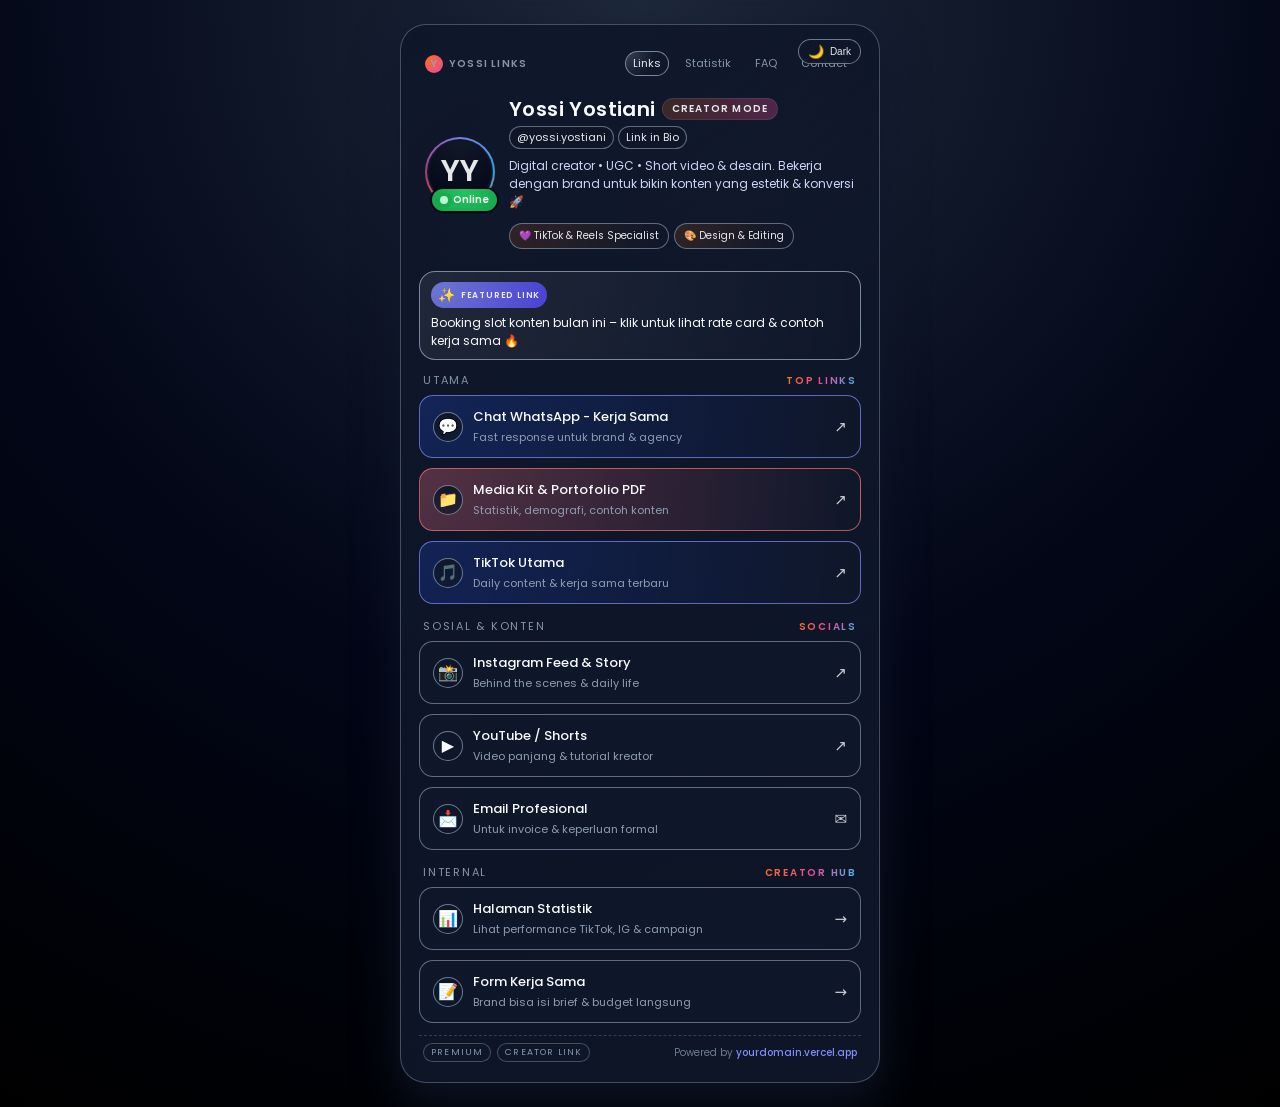
==== linktree/index.html @ 05dae4d3 "Add files via upload" ====
<!DOCTYPE html>
<html lang="id">
<head>
  <meta charset="UTF-8" />
  <title>Yossi Links | Premium Link in Bio</title>
  <meta name="viewport" content="width=device-width, initial-scale=1" />
  <meta name="description" content="Linktree premium dengan desain modern untuk menampilkan semua link penting kamu dalam satu halaman." />

  <link rel="preconnect" href="https://fonts.googleapis.com">
  <link rel="preconnect" href="https://fonts.gstatic.com" crossorigin>
  <link href="https://fonts.googleapis.com/css2?family=Poppins:wght@300;400;500;600;700&display=swap" rel="stylesheet">

  <link rel="stylesheet" href="./styles.css" />
</head>
<body data-page="home">
  <div class="bg-orbit"></div>

  <main class="card-wrapper">
    <section class="card">
      <div class="site-nav">
        <div class="logo">
          <span class="logo-mark">Y</span>
          <span>YOSSI LINKS</span>
        </div>
        <div class="nav-links">
  <a href="index.html" class="active">Links</a>
  <a href="stats.html">Statistik</a>
  <a href="faq.html">FAQ</a>
  <a href="contact.html">Contact</a>
</div>
      </div>

      <button class="mode-toggle" id="modeToggle" aria-label="Toggle dark/light mode">
        <span class="icon">🌙</span>
        <span class="label">Dark</span>
      </button>

      <header class="card-header">
        <div class="avatar-wrapper">
          <div class="avatar-inner">
            <!-- Ganti dengan inisial atau img -->
            <span>YY</span>
          </div>
          <div class="status-badge">
            <span class="status-dot"></span>
            <span>Online</span>
          </div>
        </div>

        <div class="header-texts">
          <div class="name">
            <span>Yossi Yostiani</span>
            <span class="highlight-pill">Creator Mode</span>
          </div>
          <div class="handle">
            <span>@yossi.yostiani</span>
            <span>Link in Bio</span>
          </div>
          <p class="bio">
            Digital creator • UGC • Short video & desain.  
            Bekerja dengan brand untuk bikin konten yang estetik & konversi 🚀
          </p>
          <div class="chip-row">
            <span class="chip">💜 TikTok & Reels Specialist</span>
            <span class="chip">🎨 Design & Editing</span>
          </div>
        </div>
      </header>

      <div class="highlight-card">
        <div class="highlight-text">
          <div class="pill-badge">
            <span class="spark">✨</span>
            <small>Featured Link</small>
          </div>
          <div style="margin-top:6px;font-size:12px;">
            Booking slot konten bulan ini – klik untuk lihat rate card & contoh kerja sama 🔥
          </div>
        </div>
      </div>

      <div class="link-section-title">
        <span>Utama</span>
        <span class="accent">Top Links</span>
      </div>

      <ul class="link-list">
        <li class="link-item">
          <a href="https://wa.me/6281234567890" target="_blank" rel="noopener noreferrer">
            <div class="link-main">
              <div class="link-icon">💬</div>
              <div class="link-texts">
                <div class="link-title">Chat WhatsApp - Kerja Sama</div>
                <div class="link-subtitle">Fast response untuk brand & agency</div>
              </div>
            </div>
            <div class="chevron">↗</div>
          </a>
        </li>

        <li class="link-item secondary">
          <a href="https://drive.google.com" target="_blank" rel="noopener noreferrer">
            <div class="link-main">
              <div class="link-icon">📁</div>
              <div class="link-texts">
                <div class="link-title">Media Kit & Portofolio PDF</div>
                <div class="link-subtitle">Statistik, demografi, contoh konten</div>
              </div>
            </div>
            <div class="chevron">↗</div>
          </a>
        </li>

        <li class="link-item">
          <a href="https://www.tiktok.com" target="_blank" rel="noopener noreferrer">
            <div class="link-main">
              <div class="link-icon">🎵</div>
              <div class="link-texts">
                <div class="link-title">TikTok Utama</div>
                <div class="link-subtitle">Daily content & kerja sama terbaru</div>
              </div>
            </div>
            <div class="chevron">↗</div>
          </a>
        </li>
      </ul>

      <div class="link-section-title" style="margin-top:14px;">
        <span>Sosial & Konten</span>
        <span class="accent">Socials</span>
      </div>

      <ul class="link-list">
        <li class="link-item outline">
          <a href="https://www.instagram.com" target="_blank" rel="noopener noreferrer">
            <div class="link-main">
              <div class="link-icon">📸</div>
              <div class="link-texts">
                <div class="link-title">Instagram Feed & Story</div>
                <div class="link-subtitle">Behind the scenes & daily life</div>
              </div>
            </div>
            <div class="chevron">↗</div>
          </a>
        </li>

        <li class="link-item outline">
          <a href="https://www.youtube.com" target="_blank" rel="noopener noreferrer">
            <div class="link-main">
              <div class="link-icon">▶️</div>
              <div class="link-texts">
                <div class="link-title">YouTube / Shorts</div>
                <div class="link-subtitle">Video panjang & tutorial kreator</div>
              </div>
            </div>
            <div class="chevron">↗</div>
          </a>
        </li>

        <li class="link-item outline">
          <a href="mailto:hello@yourmail.com" target="_blank" rel="noopener noreferrer">
            <div class="link-main">
              <div class="link-icon">📩</div>
              <div class="link-texts">
                <div class="link-title">Email Profesional</div>
                <div class="link-subtitle">Untuk invoice & keperluan formal</div>
              </div>
            </div>
            <div class="chevron">✉</div>
          </a>
        </li>
      </ul>

      <div class="link-section-title" style="margin-top:14px;">
        <span>Internal</span>
        <span class="accent">Creator Hub</span>
      </div>

      <ul class="link-list">
        <li class="link-item outline">
          <a href="stats.html">
            <div class="link-main">
              <div class="link-icon">📊</div>
              <div class="link-texts">
                <div class="link-title">Halaman Statistik</div>
                <div class="link-subtitle">Lihat performance TikTok, IG & campaign</div>
              </div>
            </div>
            <div class="chevron">→</div>
          </a>
        </li>
        <li class="link-item outline">
          <a href="contact.html">
            <div class="link-main">
              <div class="link-icon">📝</div>
              <div class="link-texts">
                <div class="link-title">Form Kerja Sama</div>
                <div class="link-subtitle">Brand bisa isi brief & budget langsung</div>
              </div>
            </div>
            <div class="chevron">→</div>
          </a>
        </li>
      </ul>

      <footer class="footer">
        <div class="footer-badges">
          <span class="footer-tag">Premium</span>
          <span class="footer-tag">Creator Link</span>
        </div>
        <div>
          <span style="opacity:0.8;">Powered by</span>
          <a href="#" target="_blank" rel="noopener noreferrer">yourdomain.vercel.app</a>
        </div>
      </footer>
    </section>
  </main>

  <script src="./main.js"></script>
</body>
</html>
---- linktree/styles.css ----
:root {
  --bg1: #0f172a;
  --bg2: #020617;
  --accent1: #f97316;
  --accent2: #6366f1;
  --accent3: #ec4899;
  --text-main: #f9fafb;
  --text-soft: #cbd5f5;
  --card-bg: rgba(15, 23, 42, 0.72);
  --border-soft: rgba(148, 163, 184, 0.35);
  --shadow-soft: 0 18px 45px rgba(15, 23, 42, 0.9);
  --radius-xl: 22px;
  --transition-fast: 0.2s ease-out;
}

* {
  box-sizing: border-box;
}

html, body {
  margin: 0;
  padding: 0;
  min-height: 100%;
  font-family: "Poppins", system-ui, -apple-system, BlinkMacSystemFont, sans-serif;
  background: radial-gradient(circle at top, #1e293b 0, #020617 55%, #000 100%);
  color: var(--text-main);
}

body {
  display: flex;
  align-items: center;
  justify-content: center;
  padding: 24px 12px;
}

.bg-orbit {
  position: fixed;
  inset: 0;
  overflow: hidden;
  pointer-events: none;
  z-index: -1;
}

.bg-orbit::before,
.bg-orbit::after {
  content: "";
  position: absolute;
  width: 480px;
  height: 480px;
  border-radius: 999px;
  filter: blur(70px);
  opacity: 0.6;
  transform: translate3d(0,0,0);
}

.bg-orbit::before {
  background: radial-gradient(circle at center, rgba(99, 102, 241, 0.95), transparent 60%);
  top: -120px;
  left: -60px;
}

.bg-orbit::after {
  background: radial-gradient(circle at center, rgba(236, 72, 153, 0.95), transparent 60%);
  bottom: -120px;
  right: -40px;
}

.card-wrapper {
  width: 100%;
  max-width: 480px;
  position: relative;
  animation: floatIn 0.7s ease-out forwards;
  opacity: 0;
  transform: translateY(24px) scale(0.98);
}

@keyframes floatIn {
  to {
    opacity: 1;
    transform: translateY(0) scale(1);
  }
}

.card {
  position: relative;
  padding: 22px 18px 20px;
  border-radius: calc(var(--radius-xl) + 4px);
  background: linear-gradient(
      145deg,
      rgba(15, 23, 42, 0.96),
      rgba(15, 23, 42, 0.86),
      rgba(15, 23, 42, 0.92)
  );
  box-shadow: var(--shadow-soft);
  border: 1px solid rgba(148, 163, 184, 0.4);
  backdrop-filter: blur(24px);
  overflow: hidden;
}

.card::before {
  content: "";
  position: absolute;
  inset: -1px;
  border-radius: inherit;
  padding: 1px;
  background: linear-gradient(135deg, rgba(248, 250, 252, 0.12), rgba(129, 140, 248, 0.4), rgba(248, 250, 252, 0.08));
  -webkit-mask:
    linear-gradient(#000 0 0) content-box,
    linear-gradient(#000 0 0);
  -webkit-mask-composite: xor;
          mask-composite: exclude;
  opacity: 0.7;
  pointer-events: none;
}

.site-nav {
  display: flex;
  align-items: center;
  justify-content: space-between;
  padding: 4px 6px 10px;
  font-size: 11px;
  color: rgba(148, 163, 184, 0.9);
}

.site-nav .logo {
  display: inline-flex;
  align-items: center;
  gap: 6px;
  font-weight: 600;
  letter-spacing: 0.12em;
  text-transform: uppercase;
  font-size: 10px;
}

.site-nav .logo-mark {
  width: 18px;
  height: 18px;
  border-radius: 999px;
  background: radial-gradient(circle at top left, #f97316, #ec4899);
  display: inline-flex;
  align-items: center;
  justify-content: center;
  font-size: 11px;
}

.site-nav .nav-links {
  display: flex;
  gap: 8px;
}

.site-nav a {
  color: rgba(148, 163, 184, 0.9);
  text-decoration: none;
  padding: 3px 7px;
  border-radius: 999px;
  border: 1px solid transparent;
}

.site-nav a.active {
  border-color: rgba(148, 163, 184, 0.8);
  background: radial-gradient(circle at top left, rgba(148, 163, 184, 0.3), transparent 60%);
  color: #e5e7eb;
}

.card-header {
  display: flex;
  align-items: center;
  gap: 14px;
  padding: 8px 6px 14px;
}

.avatar-wrapper {
  position: relative;
  width: 70px;
  height: 70px;
  border-radius: 999px;
  padding: 2px;
  background: conic-gradient(
    from 180deg,
    rgba(249, 115, 22, 0.95),
    rgba(236, 72, 153, 0.7),
    rgba(129, 140, 248, 0.9),
    rgba(56, 189, 248, 0.85),
    rgba(249, 115, 22, 0.95)
  );
}

.avatar-inner {
  width: 100%;
  height: 100%;
  border-radius: inherit;
  background: radial-gradient(circle at top, #111827, #020617);
  display: flex;
  align-items: center;
  justify-content: center;
  font-size: 30px;
  font-weight: 600;
  color: #e5e7eb;
  border: 2px solid rgba(15, 23, 42, 0.95);
  overflow: hidden;
}

.status-badge {
  position: absolute;
  bottom: -4px;
  right: -2px;
  padding: 3px 8px;
  border-radius: 999px;
  background: radial-gradient(circle at top, #22c55e, #16a34a);
  color: #f9fafb;
  font-size: 10px;
  font-weight: 600;
  display: inline-flex;
  align-items: center;
  gap: 5px;
  box-shadow: 0 0 0 2px #020617;
}

.status-dot {
  width: 8px;
  height: 8px;
  border-radius: 999px;
  background: #bbf7d0;
  box-shadow: 0 0 0 4px rgba(22, 163, 74, 0.5);
}

.header-texts {
  flex: 1;
  min-width: 0;
}

.name {
  font-size: 20px;
  font-weight: 600;
  letter-spacing: 0.02em;
  display: flex;
  align-items: center;
  gap: 6px;
}

.name span.highlight-pill {
  padding: 2px 9px;
  border-radius: 999px;
  font-size: 10px;
  font-weight: 600;
  text-transform: uppercase;
  letter-spacing: 0.11em;
  background: linear-gradient(120deg, rgba(249, 115, 22, 0.18), rgba(236, 72, 153, 0.3));
  border: 1px solid rgba(248, 250, 252, 0.08);
  color: #e5e7eb;
}

.handle {
  font-size: 13px;
  color: var(--text-soft);
  margin-top: 2px;
  display: flex;
  align-items: center;
  gap: 4px;
  flex-wrap: wrap;
}

.handle span {
  font-size: 11px;
  padding: 2px 7px;
  border-radius: 999px;
  background: rgba(15, 23, 42, 0.9);
  border: 1px solid rgba(148, 163, 184, 0.6);
  color: #e5e7eb;
}

.bio {
  font-size: 12px;
  color: var(--text-soft);
  margin-top: 8px;
  line-height: 1.5;
}

.chip-row {
  display: flex;
  flex-wrap: wrap;
  gap: 5px;
  margin-top: 10px;
}

.chip {
  font-size: 10px;
  padding: 4px 9px;
  border-radius: 999px;
  border: 1px solid rgba(148, 163, 184, 0.6);
  color: #e5e7eb;
  background: radial-gradient(circle at top left, rgba(249, 115, 22, 0.14), rgba(15, 23, 42, 0.9));
}

.highlight-card {
  margin-top: 8px;
  padding: 10px 11px;
  border-radius: 16px;
  background: radial-gradient(circle at top left, rgba(248, 250, 252, 0.08), rgba(15, 23, 42, 0.95));
  border: 1px solid rgba(148, 163, 184, 0.8);
  display: flex;
  align-items: center;
  justify-content: space-between;
  gap: 10px;
}

.highlight-text {
  font-size: 12px;
  line-height: 1.45;
}

.pill-badge {
  display: inline-flex;
  align-items: center;
  gap: 5px;
  padding: 3px 7px;
  border-radius: 999px;
  background: radial-gradient(circle at top left, rgba(129, 140, 248, 0.8), rgba(79, 70, 229, 0.9));
  font-size: 10px;
  font-weight: 600;
  text-transform: uppercase;
  letter-spacing: 0.08em;
}

.pill-badge small {
  opacity: 0.9;
}

.spark {
  font-size: 14px;
}

.link-section-title {
  margin: 12px 4px 6px;
  font-size: 11px;
  text-transform: uppercase;
  letter-spacing: 0.16em;
  color: rgba(148, 163, 184, 0.9);
  display: flex;
  justify-content: space-between;
  align-items: center;
}

.link-section-title span.accent {
  background: linear-gradient(120deg, #f97316, #ec4899, #38bdf8);
  -webkit-background-clip: text;
  background-clip: text;
  color: transparent;
  font-weight: 600;
  font-size: 10px;
}

.link-list {
  list-style: none;
  margin: 0;
  padding: 0;
  display: flex;
  flex-direction: column;
  gap: 10px;
}

.link-item a {
  position: relative;
  display: flex;
  align-items: center;
  justify-content: space-between;
  gap: 10px;
  padding: 11px 13px;
  border-radius: 14px;
  background: radial-gradient(circle at top left, rgba(30, 64, 175, 0.34), rgba(15, 23, 42, 0.9));
  border: 1px solid rgba(129, 140, 248, 0.7);
  text-decoration: none;
  color: var(--text-main);
  font-size: 13px;
  transition: transform var(--transition-fast), box-shadow var(--transition-fast), background 0.25s ease-out, border-color 0.2s ease-out;
  overflow: hidden;
}

.link-item a::before {
  content: "";
  position: absolute;
  inset: -1px;
  background: radial-gradient(circle at top left, rgba(248, 250, 252, 0.16), transparent 55%);
  opacity: 0;
  transition: opacity 0.25s ease-out;
}

.link-main {
  display: flex;
  align-items: center;
  gap: 10px;
  min-width: 0;
}

.link-icon {
  width: 30px;
  height: 30px;
  border-radius: 999px;
  display: inline-flex;
  align-items: center;
  justify-content: center;
  font-size: 16px;
  text-align: center;
  background: radial-gradient(circle at top, rgba(15, 23, 42, 1), rgba(15, 23, 42, 0.6));
  border: 1px solid rgba(148, 163, 184, 0.7);
}

.link-texts {
  display: flex;
  flex-direction: column;
  gap: 2px;
  min-width: 0;
}

.link-title {
  font-size: 13px;
  font-weight: 500;
  white-space: nowrap;
  overflow: hidden;
  text-overflow: ellipsis;
}

.link-subtitle {
  font-size: 11px;
  color: rgba(148, 163, 184, 0.95);
  white-space: nowrap;
  overflow: hidden;
  text-overflow: ellipsis;
}

.chevron {
  font-size: 15px;
  opacity: 0.8;
  transform: translateX(0);
  transition: transform var(--transition-fast), opacity var(--transition-fast);
}

.link-item a:hover {
  transform: translateY(-2px);
  box-shadow: 0 15px 30px rgba(15, 23, 42, 0.9);
  background: radial-gradient(circle at top left, rgba(248, 250, 252, 0.15), rgba(15, 23, 42, 0.92));
  border-color: rgba(196, 181, 253, 0.9);
}

.link-item a:hover::before {
  opacity: 1;
}

.link-item a:hover .chevron {
  transform: translateX(3px);
  opacity: 1;
}

.link-item.secondary a {
  background: radial-gradient(circle at top left, rgba(251, 113, 133, 0.3), rgba(15, 23, 42, 0.9));
  border-color: rgba(248, 113, 113, 0.7);
}

.link-item.outline a {
  background: radial-gradient(circle at top left, rgba(15, 23, 42, 0.98), rgba(15, 23, 42, 0.96));
  border-color: rgba(148, 163, 184, 0.6);
}

.footer {
  margin-top: 12px;
  padding: 7px 4px 0;
  border-top: 1px dashed rgba(51, 65, 85, 0.95);
  display: flex;
  justify-content: space-between;
  align-items: center;
  font-size: 10px;
  color: rgba(148, 163, 184, 0.9);
}

.footer a {
  color: rgba(129, 140, 248, 1);
  text-decoration: none;
  font-weight: 500;
}

.footer-badges {
  display: flex;
  gap: 6px;
  align-items: center;
}

.footer-tag {
  padding: 2px 7px;
  border-radius: 999px;
  border: 1px solid rgba(75, 85, 99, 0.9);
  background: rgba(15, 23, 42, 0.96);
  font-size: 9px;
  text-transform: uppercase;
  letter-spacing: 0.13em;
}

.mode-toggle {
  position: absolute;
  top: 14px;
  right: 18px;
  padding: 4px 9px;
  font-size: 10px;
  border-radius: 999px;
  border: 1px solid rgba(148, 163, 184, 0.7);
  background: radial-gradient(circle at top left, rgba(15, 23, 42, 0.96), rgba(15, 23, 42, 0.9));
  color: #e5e7eb;
  display: inline-flex;
  align-items: center;
  gap: 6px;
  cursor: pointer;
}

.mode-toggle span.icon {
  font-size: 13px;
}

.stats-grid {
  margin-top: 14px;
  display: grid;
  grid-template-columns: repeat(3, minmax(0, 1fr));
  gap: 8px;
}

.stat-card {
  padding: 7px 8px;
  border-radius: 12px;
  border: 1px solid rgba(148, 163, 184, 0.7);
  background: radial-gradient(circle at top left, rgba(15, 23, 42, 0.96), rgba(15, 23, 42, 0.9));
  font-size: 10px;
}

.stat-label {
  color: rgba(148, 163, 184, 0.9);
  font-size: 9px;
}

.stat-value {
  font-size: 13px;
  font-weight: 600;
  margin-top: 3px;
}

.stat-pill {
  margin-top: 4px;
  display: inline-flex;
  align-items: center;
  gap: 3px;
  padding: 2px 6px;
  border-radius: 999px;
  background: rgba(22, 163, 74, 0.16);
  color: #bbf7d0;
  font-size: 9px;
}

.stat-pill.negative {
  background: rgba(239, 68, 68, 0.16);
  color: #fecaca;
}

.stat-dot {
  width: 6px;
  height: 6px;
  border-radius: 999px;
  background: currentColor;
}

.stat-chart {
  margin-top: 12px;
  padding: 10px 11px;
  border-radius: 14px;
  border: 1px dashed rgba(75, 85, 99, 0.95);
  background: radial-gradient(circle at top left, rgba(15, 23, 42, 0.98), rgba(15, 23, 42, 0.96));
  font-size: 11px;
}

.chart-bars {
  margin-top: 8px;
  display: flex;
  align-items: flex-end;
  gap: 6px;
  height: 70px;
}

.chart-bar {
  flex: 1;
  border-radius: 999px 999px 4px 4px;
  background: linear-gradient(180deg, rgba(56, 189, 248, 0.9), rgba(37, 99, 235, 0.9));
  position: relative;
  overflow: hidden;
}

.chart-bar span {
  position: absolute;
  bottom: 4px;
  left: 0;
  right: 0;
  text-align: center;
  font-size: 9px;
}

.chart-legend {
  margin-top: 6px;
  display: flex;
  justify-content: space-between;
  font-size: 9px;
  color: rgba(148, 163, 184, 0.9);
}

.contact-body {
  margin-top: 10px;
}

.contact-intro {
  font-size: 12px;
  color: var(--text-soft);
  line-height: 1.5;
}

.contact-form {
  margin-top: 10px;
  display: flex;
  flex-direction: column;
  gap: 8px;
}

.form-row {
  display: flex;
  gap: 8px;
}

.form-group {
  flex: 1;
  display: flex;
  flex-direction: column;
  gap: 4px;
  font-size: 11px;
}

.form-group label {
  color: rgba(148, 163, 184, 0.95);
}

.form-group input,
.form-group select,
.form-group textarea {
  border-radius: 10px;
  border: 1px solid rgba(148, 163, 184, 0.7);
  background: rgba(15, 23, 42, 0.9);
  color: #e5e7eb;
  font-family: inherit;
  font-size: 12px;
  padding: 7px 9px;
  outline: none;
}

.form-group textarea {
  resize: vertical;
  min-height: 70px;
}

.form-group input:focus,
.form-group select:focus,
.form-group textarea:focus {
  border-color: rgba(129, 140, 248, 0.9);
  box-shadow: 0 0 0 1px rgba(129, 140, 248, 0.6);
}

.form-hint {
  font-size: 10px;
  color: rgba(148, 163, 184, 0.9);
}

.button-primary {
  margin-top: 4px;
  border: none;
  border-radius: 999px;
  padding: 9px 12px;
  font-size: 13px;
  font-weight: 500;
  cursor: pointer;
  display: inline-flex;
  align-items: center;
  gap: 8px;
  background: linear-gradient(120deg, #f97316, #ec4899, #6366f1);
  color: #f9fafb;
  justify-content: center;
  width: 100%;
}

.button-primary span.icon {
  font-size: 14px;
}

.form-note {
  margin-top: 6px;
  font-size: 10px;
  color: rgba(148, 163, 184, 0.9);
}

body.light {
  background: radial-gradient(circle at top, #e0f2fe 0, #fdf2ff 55%, #fefce8 100%);
  color: #020617;
}

body.light .card {
  background: linear-gradient(145deg, rgba(248, 250, 252, 0.98), rgba(241, 245, 249, 0.96));
  border-color: rgba(148, 163, 184, 0.65);
  box-shadow: 0 18px 40px rgba(148, 163, 184, 0.6);
}

body.light .card::before {
  background: linear-gradient(135deg, rgba(148, 163, 184, 0.6), rgba(129, 140, 248, 0.7), rgba(226, 232, 240, 0.9));
  opacity: 0.4;
}

body.light .avatar-inner {
  background: radial-gradient(circle at top, #f3f4f6, #e5e7eb);
  border-color: #e5e7eb;
  color: #111827;
}

body.light .status-badge {
  box-shadow: 0 0 0 2px #f9fafb;
}

body.light .chip {
  background: radial-gradient(circle at top left, rgba(248, 250, 252, 0.95), rgba(219, 234, 254, 0.9));
  color: #1f2937;
}

body.light .link-item a {
  background: radial-gradient(circle at top left, rgba(224, 231, 255, 0.9), rgba(226, 232, 240, 0.98));
  border-color: rgba(129, 140, 248, 0.9);
  color: #020617;
}

body.light .link-item.secondary a {
  background: radial-gradient(circle at top left, rgba(254, 202, 202, 0.96), rgba(252, 231, 243, 0.98));
  border-color: rgba(248, 113, 113, 0.9);
}

body.light .link-item.outline a {
  background: radial-gradient(circle at top left, rgba(248, 250, 252, 0.98), rgba(241, 245, 249, 1));
  border-color: rgba(148, 163, 184, 0.9);
}

body.light .footer {
  border-top-color: rgba(209, 213, 219, 0.9);
  color: #4b5563;
}

body.light .footer-tag {
  background: #f9fafb;
  border-color: #d1d5db;
}

body.light .mode-toggle {
  background: radial-gradient(circle at top left, rgba(248, 250, 252, 0.97), rgba(226, 232, 240, 1));
  color: #111827;
  border-color: rgba(148, 163, 184, 0.9);
}

body.light .handle span {
  background: rgba(248, 250, 252, 0.98);
  border-color: rgba(148, 163, 184, 0.9);
  color: #111827;
}

body.light .stat-card {
  background: radial-gradient(circle at top left, rgba(248, 250, 252, 0.98), rgba(241, 245, 249, 0.98));
}

body.light .stat-chart {
  background: radial-gradient(circle at top left, rgba(248, 250, 252, 0.98), rgba(241, 245, 249, 0.98));
  border-color: rgba(209, 213, 219, 1);
}

body.light .contact-form input,
body.light .contact-form select,
body.light .contact-form textarea {
  background: #f9fafb;
  color: #020617;
}

body.light .footer a {
  color: #4f46e5;
}

@media (max-width: 480px) {
  body {
    padding: 18px 10px;
  }
  .card {
    padding: 18px 14px 16px;
  }
  .card-header {
    align-items: flex-start;
  }
  .name {
    font-size: 18px;
    flex-wrap: wrap;
  }
  .avatar-wrapper {
    width: 62px;
    height: 62px;
  }
}

.faq-grid {
  margin-top: 10px;
  display: grid;
  grid-template-columns: repeat(auto-fit, minmax(135px, 1fr));
  gap: 10px;
}

.faq-card {
  border-radius: 16px;
  border: 1px solid rgba(148, 163, 184, 0.75);
  background: radial-gradient(circle at top left, rgba(15, 23, 42, 0.98), rgba(15, 23, 42, 0.95));
  padding: 10px 11px;
  font-size: 12px;
}

.faq-card-header {
  display: flex;
  justify-content: space-between;
  align-items: center;
  gap: 6px;
}

.faq-card-title {
  font-size: 12px;
  font-weight: 600;
}

.faq-tag {
  font-size: 9px;
  padding: 2px 6px;
  border-radius: 999px;
  border: 1px solid rgba(148, 163, 184, 0.8);
  text-transform: uppercase;
  letter-spacing: 0.12em;
  color: rgba(148, 163, 184, 0.95);
}

.faq-card-body {
  margin-top: 6px;
  font-size: 11px;
  color: rgba(209, 213, 219, 0.95);
}

.faq-price {
  margin-top: 6px;
  font-size: 12px;
  font-weight: 600;
}

.faq-price small {
  font-size: 10px;
  font-weight: 400;
  opacity: 0.85;
}

.faq-note {
  margin-top: 4px;
  font-size: 10px;
  color: rgba(148, 163, 184, 0.95);
}

.faq-section {
  margin-top: 14px;
  padding: 9px 10px;
  border-radius: 14px;
  border: 1px dashed rgba(75, 85, 99, 0.95);
  background: radial-gradient(circle at top left, rgba(15, 23, 42, 0.98), rgba(15, 23, 42, 0.96));
  font-size: 11px;
}

.faq-item {
  margin-top: 6px;
  padding-top: 6px;
  border-top: 1px dashed rgba(51, 65, 85, 0.9);
}

.faq-q {
  font-weight: 500;
  font-size: 11px;
}

.faq-a {
  font-size: 10px;
  color: rgba(148, 163, 184, 0.95);
  margin-top: 2px;
}

body.light .faq-card {
  background: radial-gradient(circle at top left, rgba(248, 250, 252, 0.98), rgba(241, 245, 249, 0.98));
}

body.light .faq-section {
  background: radial-gradient(circle at top left, rgba(248, 250, 252, 0.98), rgba(241, 245, 249, 0.98));
  border-color: rgba(209, 213, 219, 1);
}

body.light .faq-a {
  color: #4b5563;
}

body.light .faq-note {
  color: #6b7280;
}
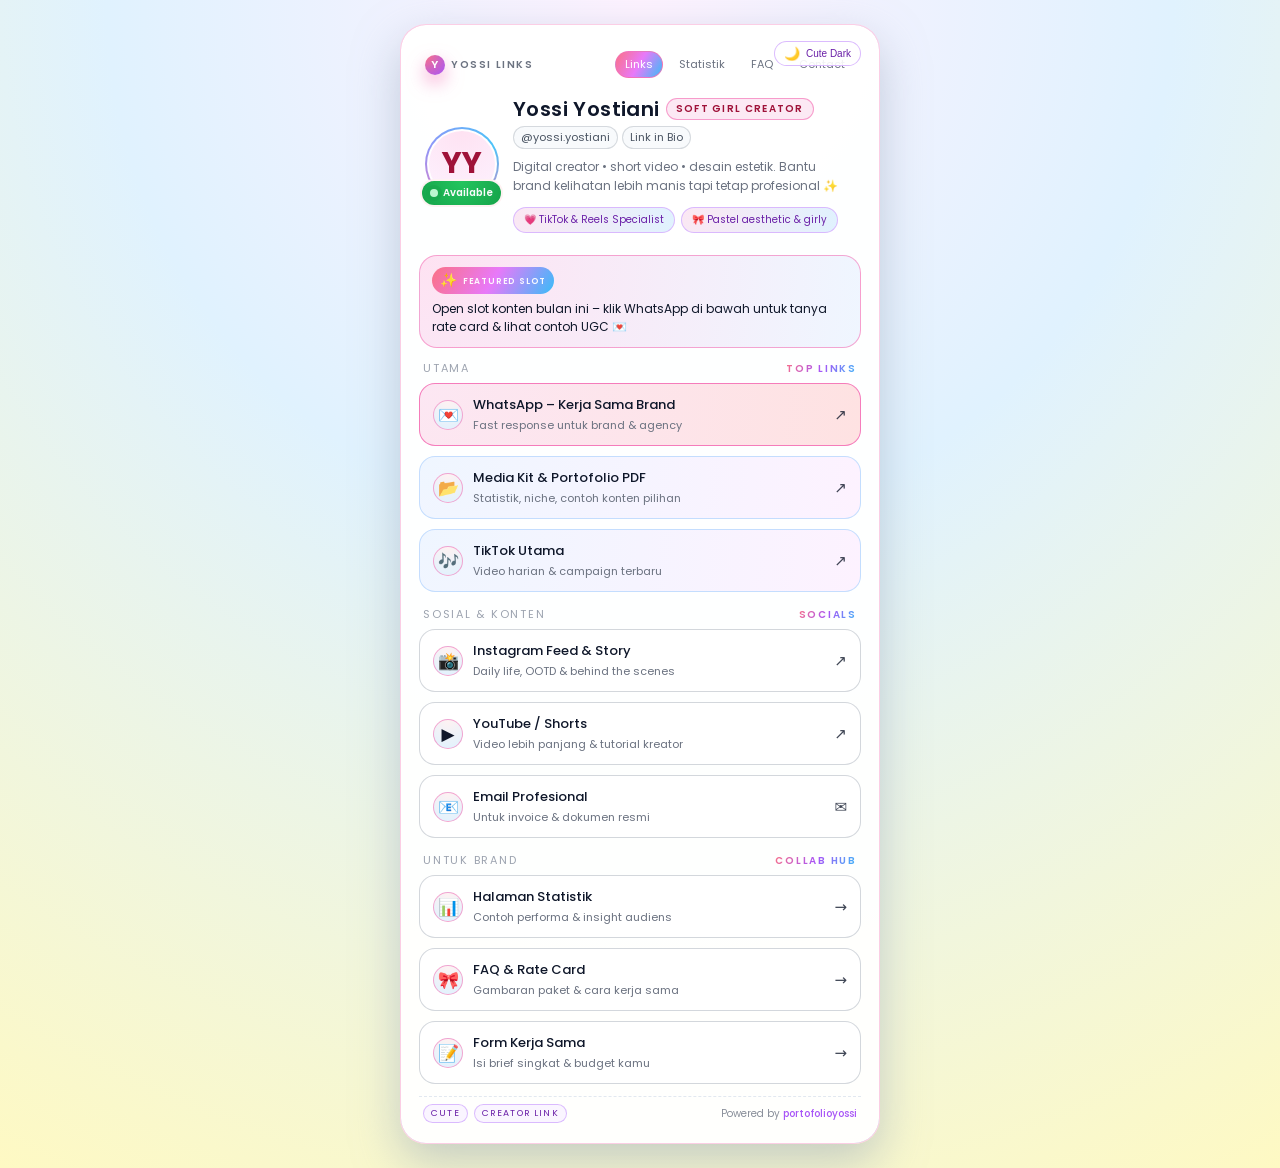
==== commit c963755b: "Add files via upload" ====
--- a/linktree/index.html
+++ b/linktree/index.html
@@ -3,9 +3,9 @@
 <html lang="id">
 <head>
   <meta charset="UTF-8" />
-  <title>Yossi Links | Premium Link in Bio</title>
+  <title>Yossi Links | Cute Premium Link in Bio</title>
   <meta name="viewport" content="width=device-width, initial-scale=1" />
-  <meta name="description" content="Linktree premium dengan desain modern untuk menampilkan semua link penting kamu dalam satu halaman." />
+  <meta name="description" content="Linktree cute & feminine untuk menampilkan semua link penting Yossi dalam satu halaman." />
 
   <link rel="preconnect" href="https://fonts.googleapis.com">
   <link rel="preconnect" href="https://fonts.gstatic.com" crossorigin>
@@ -24,46 +24,46 @@
           <span>YOSSI LINKS</span>
         </div>
         <div class="nav-links">
-  <a href="index.html" class="active">Links</a>
-  <a href="stats.html">Statistik</a>
-  <a href="faq.html">FAQ</a>
-  <a href="contact.html">Contact</a>
-</div>
+          <a href="/linktree" class="active">Links</a>
+          <a href="/linktree/stats">Statistik</a>
+          <a href="/linktree/faq">FAQ</a>
+          <a href="/linktree/contact">Contact</a>
+        </div>
       </div>
 
       <button class="mode-toggle" id="modeToggle" aria-label="Toggle dark/light mode">
         <span class="icon">🌙</span>
-        <span class="label">Dark</span>
+        <span class="label">Cute Dark</span>
       </button>
 
       <header class="card-header">
         <div class="avatar-wrapper">
           <div class="avatar-inner">
-            <!-- Ganti dengan inisial atau img -->
+            <!-- Bisa diganti <img src="..." /> -->
             <span>YY</span>
           </div>
           <div class="status-badge">
             <span class="status-dot"></span>
-            <span>Online</span>
+            <span>Available</span>
           </div>
         </div>
 
         <div class="header-texts">
           <div class="name">
             <span>Yossi Yostiani</span>
-            <span class="highlight-pill">Creator Mode</span>
+            <span class="highlight-pill">Soft Girl Creator</span>
           </div>
           <div class="handle">
             <span>@yossi.yostiani</span>
             <span>Link in Bio</span>
           </div>
           <p class="bio">
-            Digital creator • UGC • Short video & desain.  
-            Bekerja dengan brand untuk bikin konten yang estetik & konversi 🚀
+            Digital creator • short video • desain estetik.  
+            Bantu brand kelihatan lebih manis tapi tetap profesional ✨
           </p>
           <div class="chip-row">
-            <span class="chip">💜 TikTok & Reels Specialist</span>
-            <span class="chip">🎨 Design & Editing</span>
+            <span class="chip">💗 TikTok & Reels Specialist</span>
+            <span class="chip">🎀 Pastel aesthetic & girly</span>
           </div>
         </div>
       </header>
@@ -72,10 +72,10 @@
         <div class="highlight-text">
           <div class="pill-badge">
             <span class="spark">✨</span>
-            <small>Featured Link</small>
+            <small>Featured Slot</small>
           </div>
           <div style="margin-top:6px;font-size:12px;">
-            Booking slot konten bulan ini – klik untuk lihat rate card & contoh kerja sama 🔥
+            Open slot konten bulan ini – klik WhatsApp di bawah untuk tanya rate card & lihat contoh UGC 💌
           </div>
         </div>
       </div>
@@ -86,26 +86,26 @@
       </div>
 
       <ul class="link-list">
+        <li class="link-item secondary">
+          <a href="https://wa.me/6281234567890" target="_blank" rel="noopener noreferrer">
+            <div class="link-main">
+              <div class="link-icon">💌</div>
+              <div class="link-texts">
+                <div class="link-title">WhatsApp – Kerja Sama Brand</div>
+                <div class="link-subtitle">Fast response untuk brand & agency</div>
+              </div>
+            </div>
+            <div class="chevron">↗</div>
+          </a>
+        </li>
+
         <li class="link-item">
-          <a href="https://wa.me/6281234567890" target="_blank" rel="noopener noreferrer">
-            <div class="link-main">
-              <div class="link-icon">💬</div>
-              <div class="link-texts">
-                <div class="link-title">Chat WhatsApp - Kerja Sama</div>
-                <div class="link-subtitle">Fast response untuk brand & agency</div>
-              </div>
-            </div>
-            <div class="chevron">↗</div>
-          </a>
-        </li>
-
-        <li class="link-item secondary">
           <a href="https://drive.google.com" target="_blank" rel="noopener noreferrer">
             <div class="link-main">
-              <div class="link-icon">📁</div>
+              <div class="link-icon">📂</div>
               <div class="link-texts">
                 <div class="link-title">Media Kit & Portofolio PDF</div>
-                <div class="link-subtitle">Statistik, demografi, contoh konten</div>
+                <div class="link-subtitle">Statistik, niche, contoh konten pilihan</div>
               </div>
             </div>
             <div class="chevron">↗</div>
@@ -115,10 +115,10 @@
         <li class="link-item">
           <a href="https://www.tiktok.com" target="_blank" rel="noopener noreferrer">
             <div class="link-main">
-              <div class="link-icon">🎵</div>
+              <div class="link-icon">🎶</div>
               <div class="link-texts">
                 <div class="link-title">TikTok Utama</div>
-                <div class="link-subtitle">Daily content & kerja sama terbaru</div>
+                <div class="link-subtitle">Video harian & campaign terbaru</div>
               </div>
             </div>
             <div class="chevron">↗</div>
@@ -138,7 +138,7 @@
               <div class="link-icon">📸</div>
               <div class="link-texts">
                 <div class="link-title">Instagram Feed & Story</div>
-                <div class="link-subtitle">Behind the scenes & daily life</div>
+                <div class="link-subtitle">Daily life, OOTD & behind the scenes</div>
               </div>
             </div>
             <div class="chevron">↗</div>
@@ -151,7 +151,7 @@
               <div class="link-icon">▶️</div>
               <div class="link-texts">
                 <div class="link-title">YouTube / Shorts</div>
-                <div class="link-subtitle">Video panjang & tutorial kreator</div>
+                <div class="link-subtitle">Video lebih panjang & tutorial kreator</div>
               </div>
             </div>
             <div class="chevron">↗</div>
@@ -161,10 +161,10 @@
         <li class="link-item outline">
           <a href="mailto:hello@yourmail.com" target="_blank" rel="noopener noreferrer">
             <div class="link-main">
-              <div class="link-icon">📩</div>
+              <div class="link-icon">📧</div>
               <div class="link-texts">
                 <div class="link-title">Email Profesional</div>
-                <div class="link-subtitle">Untuk invoice & keperluan formal</div>
+                <div class="link-subtitle">Untuk invoice & dokumen resmi</div>
               </div>
             </div>
             <div class="chevron">✉</div>
@@ -173,30 +173,42 @@
       </ul>
 
       <div class="link-section-title" style="margin-top:14px;">
-        <span>Internal</span>
-        <span class="accent">Creator Hub</span>
+        <span>Untuk Brand</span>
+        <span class="accent">Collab Hub</span>
       </div>
 
       <ul class="link-list">
         <li class="link-item outline">
-          <a href="stats.html">
+          <a href="/linktree/stats">
             <div class="link-main">
               <div class="link-icon">📊</div>
               <div class="link-texts">
                 <div class="link-title">Halaman Statistik</div>
-                <div class="link-subtitle">Lihat performance TikTok, IG & campaign</div>
+                <div class="link-subtitle">Contoh performa & insight audiens</div>
               </div>
             </div>
             <div class="chevron">→</div>
           </a>
         </li>
         <li class="link-item outline">
-          <a href="contact.html">
+          <a href="/linktree/faq">
+            <div class="link-main">
+              <div class="link-icon">🎀</div>
+              <div class="link-texts">
+                <div class="link-title">FAQ & Rate Card</div>
+                <div class="link-subtitle">Gambaran paket & cara kerja sama</div>
+              </div>
+            </div>
+            <div class="chevron">→</div>
+          </a>
+        </li>
+        <li class="link-item outline">
+          <a href="/linktree/contact">
             <div class="link-main">
               <div class="link-icon">📝</div>
               <div class="link-texts">
                 <div class="link-title">Form Kerja Sama</div>
-                <div class="link-subtitle">Brand bisa isi brief & budget langsung</div>
+                <div class="link-subtitle">Isi brief singkat & budget kamu</div>
               </div>
             </div>
             <div class="chevron">→</div>
@@ -206,12 +218,12 @@
 
       <footer class="footer">
         <div class="footer-badges">
-          <span class="footer-tag">Premium</span>
+          <span class="footer-tag">Cute</span>
           <span class="footer-tag">Creator Link</span>
         </div>
         <div>
           <span style="opacity:0.8;">Powered by</span>
-          <a href="#" target="_blank" rel="noopener noreferrer">yourdomain.vercel.app</a>
+          <a href="https://portofolioyossi.vercel.app/linktree">portofolioyossi</a>
         </div>
       </footer>
     </section>
--- a/linktree/styles.css
+++ b/linktree/styles.css
@@ -1,17 +1,18 @@
 
 :root {
-  --bg1: #0f172a;
-  --bg2: #020617;
-  --accent1: #f97316;
-  --accent2: #6366f1;
-  --accent3: #ec4899;
-  --text-main: #f9fafb;
-  --text-soft: #cbd5f5;
-  --card-bg: rgba(15, 23, 42, 0.72);
-  --border-soft: rgba(148, 163, 184, 0.35);
-  --shadow-soft: 0 18px 45px rgba(15, 23, 42, 0.9);
-  --radius-xl: 22px;
-  --transition-fast: 0.2s ease-out;
+  --bg-gradient: radial-gradient(circle at top, #fdf2ff 0, #e0f2fe 40%, #fef9c3 100%);
+  --bg-card: rgba(255, 255, 255, 0.94);
+  --bg-card-dark: rgba(15, 23, 42, 0.96);
+  --accent-pink: #fb7185;
+  --accent-purple: #a855f7;
+  --accent-blue: #38bdf8;
+  --accent-soft: #f9a8d4;
+  --text-main: #0f172a;
+  --text-soft: #6b7280;
+  --shadow-soft: 0 18px 45px rgba(148, 163, 184, 0.5);
+  --shadow-soft-dark: 0 18px 45px rgba(15, 23, 42, 0.9);
+  --radius-xl: 26px;
+  --transition-fast: 0.22s ease-out;
 }
 
 * {
@@ -23,7 +24,7 @@
   padding: 0;
   min-height: 100%;
   font-family: "Poppins", system-ui, -apple-system, BlinkMacSystemFont, sans-serif;
-  background: radial-gradient(circle at top, #1e293b 0, #020617 55%, #000 100%);
+  background: var(--bg-gradient);
   color: var(--text-main);
 }
 
@@ -33,6 +34,8 @@
   justify-content: center;
   padding: 24px 12px;
 }
+
+/* Soft floating blobs */
 
 .bg-orbit {
   position: fixed;
@@ -46,25 +49,27 @@
 .bg-orbit::after {
   content: "";
   position: absolute;
-  width: 480px;
-  height: 480px;
-  border-radius: 999px;
-  filter: blur(70px);
-  opacity: 0.6;
+  width: 420px;
+  height: 420px;
+  border-radius: 999px;
+  filter: blur(60px);
+  opacity: 0.9;
   transform: translate3d(0,0,0);
 }
 
 .bg-orbit::before {
-  background: radial-gradient(circle at center, rgba(99, 102, 241, 0.95), transparent 60%);
+  background: radial-gradient(circle at center, rgba(244, 114, 182, 0.9), transparent 60%);
   top: -120px;
   left: -60px;
 }
 
 .bg-orbit::after {
-  background: radial-gradient(circle at center, rgba(236, 72, 153, 0.95), transparent 60%);
-  bottom: -120px;
+  background: radial-gradient(circle at center, rgba(96, 165, 250, 0.9), transparent 60%);
+  bottom: -160px;
   right: -40px;
 }
+
+/* Card wrapper */
 
 .card-wrapper {
   width: 100%;
@@ -85,16 +90,11 @@
 .card {
   position: relative;
   padding: 22px 18px 20px;
-  border-radius: calc(var(--radius-xl) + 4px);
-  background: linear-gradient(
-      145deg,
-      rgba(15, 23, 42, 0.96),
-      rgba(15, 23, 42, 0.86),
-      rgba(15, 23, 42, 0.92)
-  );
+  border-radius: var(--radius-xl);
+  background: var(--bg-card);
   box-shadow: var(--shadow-soft);
-  border: 1px solid rgba(148, 163, 184, 0.4);
-  backdrop-filter: blur(24px);
+  border: 1px solid rgba(244, 114, 182, 0.35);
+  backdrop-filter: blur(22px);
   overflow: hidden;
 }
 
@@ -104,15 +104,21 @@
   inset: -1px;
   border-radius: inherit;
   padding: 1px;
-  background: linear-gradient(135deg, rgba(248, 250, 252, 0.12), rgba(129, 140, 248, 0.4), rgba(248, 250, 252, 0.08));
+  background: linear-gradient(135deg,
+    rgba(244, 114, 182, 0.9),
+    rgba(129, 140, 248, 0.85),
+    rgba(56, 189, 248, 0.85)
+  );
   -webkit-mask:
     linear-gradient(#000 0 0) content-box,
     linear-gradient(#000 0 0);
   -webkit-mask-composite: xor;
           mask-composite: exclude;
-  opacity: 0.7;
+  opacity: 0.35;
   pointer-events: none;
 }
+
+/* Top nav */
 
 .site-nav {
   display: flex;
@@ -120,7 +126,7 @@
   justify-content: space-between;
   padding: 4px 6px 10px;
   font-size: 11px;
-  color: rgba(148, 163, 184, 0.9);
+  color: var(--text-soft);
 }
 
 .site-nav .logo {
@@ -128,61 +134,69 @@
   align-items: center;
   gap: 6px;
   font-weight: 600;
-  letter-spacing: 0.12em;
+  letter-spacing: 0.16em;
   text-transform: uppercase;
   font-size: 10px;
 }
 
 .site-nav .logo-mark {
-  width: 18px;
-  height: 18px;
-  border-radius: 999px;
-  background: radial-gradient(circle at top left, #f97316, #ec4899);
+  width: 20px;
+  height: 20px;
+  border-radius: 999px;
+  background: radial-gradient(circle at top left, #fb7185, #a855f7);
   display: inline-flex;
   align-items: center;
   justify-content: center;
   font-size: 11px;
+  color: white;
+  box-shadow: 0 8px 18px rgba(244, 114, 182, 0.6);
 }
 
 .site-nav .nav-links {
   display: flex;
-  gap: 8px;
+  gap: 6px;
 }
 
 .site-nav a {
-  color: rgba(148, 163, 184, 0.9);
+  color: var(--text-soft);
   text-decoration: none;
-  padding: 3px 7px;
+  padding: 4px 9px;
   border-radius: 999px;
   border: 1px solid transparent;
+  background: rgba(255, 255, 255, 0.6);
+}
+
+.site-nav a:hover {
+  border-color: rgba(244, 114, 182, 0.6);
 }
 
 .site-nav a.active {
-  border-color: rgba(148, 163, 184, 0.8);
-  background: radial-gradient(circle at top left, rgba(148, 163, 184, 0.3), transparent 60%);
-  color: #e5e7eb;
-}
+  border-color: rgba(244, 114, 182, 0.8);
+  background: linear-gradient(120deg, #fb7185, #e879f9, #38bdf8);
+  color: white;
+}
+
+/* Header */
 
 .card-header {
   display: flex;
   align-items: center;
   gap: 14px;
-  padding: 8px 6px 14px;
+  padding: 6px 6px 14px;
 }
 
 .avatar-wrapper {
   position: relative;
-  width: 70px;
-  height: 70px;
+  width: 74px;
+  height: 74px;
   border-radius: 999px;
   padding: 2px;
   background: conic-gradient(
     from 180deg,
-    rgba(249, 115, 22, 0.95),
-    rgba(236, 72, 153, 0.7),
+    rgba(244, 114, 182, 0.95),
     rgba(129, 140, 248, 0.9),
-    rgba(56, 189, 248, 0.85),
-    rgba(249, 115, 22, 0.95)
+    rgba(56, 189, 248, 0.9),
+    rgba(244, 114, 182, 0.95)
   );
 }
 
@@ -190,14 +204,14 @@
   width: 100%;
   height: 100%;
   border-radius: inherit;
-  background: radial-gradient(circle at top, #111827, #020617);
+  background: radial-gradient(circle at top, #fee2f2, #fdf2ff);
   display: flex;
   align-items: center;
   justify-content: center;
   font-size: 30px;
-  font-weight: 600;
-  color: #e5e7eb;
-  border: 2px solid rgba(15, 23, 42, 0.95);
+  font-weight: 700;
+  color: #9f1239;
+  border: 2px solid rgba(255, 255, 255, 0.95);
   overflow: hidden;
 }
 
@@ -205,7 +219,7 @@
   position: absolute;
   bottom: -4px;
   right: -2px;
-  padding: 3px 8px;
+  padding: 4px 8px;
   border-radius: 999px;
   background: radial-gradient(circle at top, #22c55e, #16a34a);
   color: #f9fafb;
@@ -214,7 +228,7 @@
   display: inline-flex;
   align-items: center;
   gap: 5px;
-  box-shadow: 0 0 0 2px #020617;
+  box-shadow: 0 0 0 2px #fef2f2;
 }
 
 .status-dot {
@@ -237,6 +251,7 @@
   display: flex;
   align-items: center;
   gap: 6px;
+  flex-wrap: wrap;
 }
 
 .name span.highlight-pill {
@@ -245,10 +260,10 @@
   font-size: 10px;
   font-weight: 600;
   text-transform: uppercase;
-  letter-spacing: 0.11em;
-  background: linear-gradient(120deg, rgba(249, 115, 22, 0.18), rgba(236, 72, 153, 0.3));
-  border: 1px solid rgba(248, 250, 252, 0.08);
-  color: #e5e7eb;
+  letter-spacing: 0.13em;
+  background: rgba(252, 231, 243, 0.9);
+  border: 1px solid rgba(244, 114, 182, 0.65);
+  color: #9f1239;
 }
 
 .handle {
@@ -265,40 +280,42 @@
   font-size: 11px;
   padding: 2px 7px;
   border-radius: 999px;
-  background: rgba(15, 23, 42, 0.9);
-  border: 1px solid rgba(148, 163, 184, 0.6);
-  color: #e5e7eb;
+  background: rgba(248, 250, 252, 0.9);
+  border: 1px solid rgba(209, 213, 219, 0.9);
+  color: #4b5563;
 }
 
 .bio {
   font-size: 12px;
   color: var(--text-soft);
   margin-top: 8px;
-  line-height: 1.5;
+  line-height: 1.6;
 }
 
 .chip-row {
   display: flex;
   flex-wrap: wrap;
-  gap: 5px;
+  gap: 6px;
   margin-top: 10px;
 }
 
 .chip {
   font-size: 10px;
-  padding: 4px 9px;
-  border-radius: 999px;
-  border: 1px solid rgba(148, 163, 184, 0.6);
-  color: #e5e7eb;
-  background: radial-gradient(circle at top left, rgba(249, 115, 22, 0.14), rgba(15, 23, 42, 0.9));
-}
+  padding: 4px 10px;
+  border-radius: 999px;
+  border: 1px solid rgba(216, 180, 254, 0.9);
+  color: #6b21a8;
+  background: radial-gradient(circle at top left, #fce7f3, #e0f2fe);
+}
+
+/* Highlight card */
 
 .highlight-card {
   margin-top: 8px;
-  padding: 10px 11px;
-  border-radius: 16px;
-  background: radial-gradient(circle at top left, rgba(248, 250, 252, 0.08), rgba(15, 23, 42, 0.95));
-  border: 1px solid rgba(148, 163, 184, 0.8);
+  padding: 11px 12px;
+  border-radius: 18px;
+  background: radial-gradient(circle at top left, #fee2f2, #eff6ff);
+  border: 1px solid rgba(244, 114, 182, 0.6);
   display: flex;
   align-items: center;
   justify-content: space-between;
@@ -307,43 +324,46 @@
 
 .highlight-text {
   font-size: 12px;
-  line-height: 1.45;
+  line-height: 1.5;
 }
 
 .pill-badge {
   display: inline-flex;
   align-items: center;
   gap: 5px;
-  padding: 3px 7px;
-  border-radius: 999px;
-  background: radial-gradient(circle at top left, rgba(129, 140, 248, 0.8), rgba(79, 70, 229, 0.9));
+  padding: 3px 8px;
+  border-radius: 999px;
+  background: linear-gradient(120deg, #fb7185, #e879f9, #38bdf8);
   font-size: 10px;
   font-weight: 600;
   text-transform: uppercase;
   letter-spacing: 0.08em;
+  color: white;
 }
 
 .pill-badge small {
-  opacity: 0.9;
+  opacity: 0.95;
 }
 
 .spark {
   font-size: 14px;
 }
+
+/* Sections & links */
 
 .link-section-title {
   margin: 12px 4px 6px;
   font-size: 11px;
   text-transform: uppercase;
   letter-spacing: 0.16em;
-  color: rgba(148, 163, 184, 0.9);
+  color: #9ca3af;
   display: flex;
   justify-content: space-between;
   align-items: center;
 }
 
 .link-section-title span.accent {
-  background: linear-gradient(120deg, #f97316, #ec4899, #38bdf8);
+  background: linear-gradient(120deg, #fb7185, #a855f7, #38bdf8);
   -webkit-background-clip: text;
   background-clip: text;
   color: transparent;
@@ -367,9 +387,9 @@
   justify-content: space-between;
   gap: 10px;
   padding: 11px 13px;
-  border-radius: 14px;
-  background: radial-gradient(circle at top left, rgba(30, 64, 175, 0.34), rgba(15, 23, 42, 0.9));
-  border: 1px solid rgba(129, 140, 248, 0.7);
+  border-radius: 16px;
+  background: radial-gradient(circle at top left, #eff6ff, #fdf2ff);
+  border: 1px solid rgba(191, 219, 254, 0.9);
   text-decoration: none;
   color: var(--text-main);
   font-size: 13px;
@@ -381,7 +401,7 @@
   content: "";
   position: absolute;
   inset: -1px;
-  background: radial-gradient(circle at top left, rgba(248, 250, 252, 0.16), transparent 55%);
+  background: radial-gradient(circle at top left, rgba(255, 255, 255, 0.9), transparent 55%);
   opacity: 0;
   transition: opacity 0.25s ease-out;
 }
@@ -400,10 +420,10 @@
   display: inline-flex;
   align-items: center;
   justify-content: center;
-  font-size: 16px;
+  font-size: 17px;
   text-align: center;
-  background: radial-gradient(circle at top, rgba(15, 23, 42, 1), rgba(15, 23, 42, 0.6));
-  border: 1px solid rgba(148, 163, 184, 0.7);
+  background: radial-gradient(circle at top, #fef2f2, #e0f2fe);
+  border: 1px solid rgba(244, 114, 182, 0.6);
 }
 
 .link-texts {
@@ -423,7 +443,7 @@
 
 .link-subtitle {
   font-size: 11px;
-  color: rgba(148, 163, 184, 0.95);
+  color: var(--text-soft);
   white-space: nowrap;
   overflow: hidden;
   text-overflow: ellipsis;
@@ -438,9 +458,9 @@
 
 .link-item a:hover {
   transform: translateY(-2px);
-  box-shadow: 0 15px 30px rgba(15, 23, 42, 0.9);
-  background: radial-gradient(circle at top left, rgba(248, 250, 252, 0.15), rgba(15, 23, 42, 0.92));
-  border-color: rgba(196, 181, 253, 0.9);
+  box-shadow: 0 12px 28px rgba(148, 163, 184, 0.55);
+  background: radial-gradient(circle at top left, #fef3c7, #fdf2ff);
+  border-color: rgba(244, 114, 182, 0.9);
 }
 
 .link-item a:hover::before {
@@ -453,67 +473,16 @@
 }
 
 .link-item.secondary a {
-  background: radial-gradient(circle at top left, rgba(251, 113, 133, 0.3), rgba(15, 23, 42, 0.9));
-  border-color: rgba(248, 113, 113, 0.7);
+  background: radial-gradient(circle at top left, #fce7f3, #fee2e2);
+  border-color: rgba(244, 114, 182, 0.9);
 }
 
 .link-item.outline a {
-  background: radial-gradient(circle at top left, rgba(15, 23, 42, 0.98), rgba(15, 23, 42, 0.96));
-  border-color: rgba(148, 163, 184, 0.6);
-}
-
-.footer {
-  margin-top: 12px;
-  padding: 7px 4px 0;
-  border-top: 1px dashed rgba(51, 65, 85, 0.95);
-  display: flex;
-  justify-content: space-between;
-  align-items: center;
-  font-size: 10px;
-  color: rgba(148, 163, 184, 0.9);
-}
-
-.footer a {
-  color: rgba(129, 140, 248, 1);
-  text-decoration: none;
-  font-weight: 500;
-}
-
-.footer-badges {
-  display: flex;
-  gap: 6px;
-  align-items: center;
-}
-
-.footer-tag {
-  padding: 2px 7px;
-  border-radius: 999px;
-  border: 1px solid rgba(75, 85, 99, 0.9);
-  background: rgba(15, 23, 42, 0.96);
-  font-size: 9px;
-  text-transform: uppercase;
-  letter-spacing: 0.13em;
-}
-
-.mode-toggle {
-  position: absolute;
-  top: 14px;
-  right: 18px;
-  padding: 4px 9px;
-  font-size: 10px;
-  border-radius: 999px;
-  border: 1px solid rgba(148, 163, 184, 0.7);
-  background: radial-gradient(circle at top left, rgba(15, 23, 42, 0.96), rgba(15, 23, 42, 0.9));
-  color: #e5e7eb;
-  display: inline-flex;
-  align-items: center;
-  gap: 6px;
-  cursor: pointer;
-}
-
-.mode-toggle span.icon {
-  font-size: 13px;
-}
+  background: rgba(255, 255, 255, 0.95);
+  border-color: rgba(209, 213, 219, 0.95);
+}
+
+/* Stats-specific */
 
 .stats-grid {
   margin-top: 14px;
@@ -524,14 +493,14 @@
 
 .stat-card {
   padding: 7px 8px;
-  border-radius: 12px;
-  border: 1px solid rgba(148, 163, 184, 0.7);
-  background: radial-gradient(circle at top left, rgba(15, 23, 42, 0.96), rgba(15, 23, 42, 0.9));
+  border-radius: 14px;
+  border: 1px solid rgba(196, 181, 253, 0.9);
+  background: radial-gradient(circle at top left, #f5f3ff, #fdf2ff);
   font-size: 10px;
 }
 
 .stat-label {
-  color: rgba(148, 163, 184, 0.9);
+  color: #6b21a8;
   font-size: 9px;
 }
 
@@ -548,14 +517,14 @@
   gap: 3px;
   padding: 2px 6px;
   border-radius: 999px;
-  background: rgba(22, 163, 74, 0.16);
-  color: #bbf7d0;
+  background: rgba(34, 197, 94, 0.15);
+  color: #166534;
   font-size: 9px;
 }
 
 .stat-pill.negative {
-  background: rgba(239, 68, 68, 0.16);
-  color: #fecaca;
+  background: rgba(248, 113, 113, 0.18);
+  color: #b91c1c;
 }
 
 .stat-dot {
@@ -568,9 +537,9 @@
 .stat-chart {
   margin-top: 12px;
   padding: 10px 11px;
-  border-radius: 14px;
-  border: 1px dashed rgba(75, 85, 99, 0.95);
-  background: radial-gradient(circle at top left, rgba(15, 23, 42, 0.98), rgba(15, 23, 42, 0.96));
+  border-radius: 16px;
+  border: 1px dashed rgba(196, 181, 253, 0.9);
+  background: radial-gradient(circle at top left, #f9f5ff, #eff6ff);
   font-size: 11px;
 }
 
@@ -584,8 +553,8 @@
 
 .chart-bar {
   flex: 1;
-  border-radius: 999px 999px 4px 4px;
-  background: linear-gradient(180deg, rgba(56, 189, 248, 0.9), rgba(37, 99, 235, 0.9));
+  border-radius: 999px 999px 6px 6px;
+  background: linear-gradient(180deg, #fb7185, #a855f7);
   position: relative;
   overflow: hidden;
 }
@@ -597,6 +566,7 @@
   right: 0;
   text-align: center;
   font-size: 9px;
+  color: #fef9c3;
 }
 
 .chart-legend {
@@ -604,8 +574,10 @@
   display: flex;
   justify-content: space-between;
   font-size: 9px;
-  color: rgba(148, 163, 184, 0.9);
-}
+  color: var(--text-soft);
+}
+
+/* Contact form */
 
 .contact-body {
   margin-top: 10px;
@@ -638,16 +610,16 @@
 }
 
 .form-group label {
-  color: rgba(148, 163, 184, 0.95);
+  color: #6b21a8;
 }
 
 .form-group input,
 .form-group select,
 .form-group textarea {
-  border-radius: 10px;
-  border: 1px solid rgba(148, 163, 184, 0.7);
-  background: rgba(15, 23, 42, 0.9);
-  color: #e5e7eb;
+  border-radius: 12px;
+  border: 1px solid rgba(196, 181, 253, 0.9);
+  background: #fdfcff;
+  color: var(--text-main);
   font-family: inherit;
   font-size: 12px;
   padding: 7px 9px;
@@ -662,13 +634,13 @@
 .form-group input:focus,
 .form-group select:focus,
 .form-group textarea:focus {
-  border-color: rgba(129, 140, 248, 0.9);
-  box-shadow: 0 0 0 1px rgba(129, 140, 248, 0.6);
+  border-color: #a855f7;
+  box-shadow: 0 0 0 1px rgba(168, 85, 247, 0.4);
 }
 
 .form-hint {
   font-size: 10px;
-  color: rgba(148, 163, 184, 0.9);
+  color: var(--text-soft);
 }
 
 .button-primary {
@@ -682,110 +654,191 @@
   display: inline-flex;
   align-items: center;
   gap: 8px;
-  background: linear-gradient(120deg, #f97316, #ec4899, #6366f1);
+  background: linear-gradient(120deg, #fb7185, #e879f9, #38bdf8);
   color: #f9fafb;
   justify-content: center;
   width: 100%;
+  box-shadow: 0 10px 25px rgba(236, 72, 153, 0.45);
 }
 
 .button-primary span.icon {
-  font-size: 14px;
+  font-size: 15px;
 }
 
 .form-note {
   margin-top: 6px;
   font-size: 10px;
-  color: rgba(148, 163, 184, 0.9);
-}
-
-body.light {
-  background: radial-gradient(circle at top, #e0f2fe 0, #fdf2ff 55%, #fefce8 100%);
-  color: #020617;
-}
-
-body.light .card {
-  background: linear-gradient(145deg, rgba(248, 250, 252, 0.98), rgba(241, 245, 249, 0.96));
-  border-color: rgba(148, 163, 184, 0.65);
-  box-shadow: 0 18px 40px rgba(148, 163, 184, 0.6);
-}
-
-body.light .card::before {
-  background: linear-gradient(135deg, rgba(148, 163, 184, 0.6), rgba(129, 140, 248, 0.7), rgba(226, 232, 240, 0.9));
-  opacity: 0.4;
-}
-
-body.light .avatar-inner {
-  background: radial-gradient(circle at top, #f3f4f6, #e5e7eb);
-  border-color: #e5e7eb;
-  color: #111827;
-}
-
-body.light .status-badge {
-  box-shadow: 0 0 0 2px #f9fafb;
-}
-
-body.light .chip {
-  background: radial-gradient(circle at top left, rgba(248, 250, 252, 0.95), rgba(219, 234, 254, 0.9));
-  color: #1f2937;
-}
-
-body.light .link-item a {
-  background: radial-gradient(circle at top left, rgba(224, 231, 255, 0.9), rgba(226, 232, 240, 0.98));
+  color: var(--text-soft);
+}
+
+/* FAQ cards use .stat-card styling */
+
+/* Footer */
+
+.footer {
+  margin-top: 12px;
+  padding: 7px 4px 0;
+  border-top: 1px dashed rgba(226, 232, 240, 1);
+  display: flex;
+  justify-content: space-between;
+  align-items: center;
+  font-size: 10px;
+  color: var(--text-soft);
+}
+
+.footer a {
+  color: #a855f7;
+  text-decoration: none;
+  font-weight: 500;
+}
+
+.footer-badges {
+  display: flex;
+  gap: 6px;
+  align-items: center;
+}
+
+.footer-tag {
+  padding: 2px 7px;
+  border-radius: 999px;
+  border: 1px solid rgba(216, 180, 254, 0.9);
+  background: #faf5ff;
+  font-size: 9px;
+  text-transform: uppercase;
+  letter-spacing: 0.13em;
+  color: #6b21a8;
+}
+
+/* Mode toggle (dark mode) */
+
+.mode-toggle {
+  position: absolute;
+  top: 16px;
+  right: 18px;
+  padding: 4px 9px;
+  font-size: 10px;
+  border-radius: 999px;
+  border: 1px solid rgba(216, 180, 254, 0.9);
+  background: rgba(255, 255, 255, 0.9);
+  color: #6b21a8;
+  display: inline-flex;
+  align-items: center;
+  gap: 6px;
+  cursor: pointer;
+}
+
+.mode-toggle span.icon {
+  font-size: 13px;
+}
+
+/* Dark mode */
+
+body.dark {
+  background: radial-gradient(circle at top, #020617 0, #0f172a 40%, #111827 100%);
+  color: #e5e7eb;
+}
+
+body.dark .card {
+  background: var(--bg-card-dark);
+  border-color: rgba(148, 163, 184, 0.6);
+  box-shadow: var(--shadow-soft-dark);
+}
+
+body.dark .card::before {
+  opacity: 0.7;
+}
+
+body.dark .site-nav a {
+  background: rgba(15, 23, 42, 0.9);
+  color: #cbd5f5;
+}
+
+body.dark .site-nav a.active {
+  color: white;
+}
+
+body.dark .avatar-inner {
+  background: radial-gradient(circle at top, #111827, #020617);
+  color: #f9a8d4;
+  border-color: rgba(15, 23, 42, 0.95);
+}
+
+body.dark .status-badge {
+  box-shadow: 0 0 0 2px #020617;
+}
+
+body.dark .chip {
+  background: radial-gradient(circle at top left, rgba(30, 64, 175, 0.34), rgba(15, 23, 42, 0.96));
+  color: #e5e7eb;
   border-color: rgba(129, 140, 248, 0.9);
-  color: #020617;
-}
-
-body.light .link-item.secondary a {
-  background: radial-gradient(circle at top left, rgba(254, 202, 202, 0.96), rgba(252, 231, 243, 0.98));
-  border-color: rgba(248, 113, 113, 0.9);
-}
-
-body.light .link-item.outline a {
-  background: radial-gradient(circle at top left, rgba(248, 250, 252, 0.98), rgba(241, 245, 249, 1));
-  border-color: rgba(148, 163, 184, 0.9);
-}
-
-body.light .footer {
-  border-top-color: rgba(209, 213, 219, 0.9);
-  color: #4b5563;
-}
-
-body.light .footer-tag {
-  background: #f9fafb;
-  border-color: #d1d5db;
-}
-
-body.light .mode-toggle {
-  background: radial-gradient(circle at top left, rgba(248, 250, 252, 0.97), rgba(226, 232, 240, 1));
-  color: #111827;
-  border-color: rgba(148, 163, 184, 0.9);
-}
-
-body.light .handle span {
-  background: rgba(248, 250, 252, 0.98);
-  border-color: rgba(148, 163, 184, 0.9);
-  color: #111827;
-}
-
-body.light .stat-card {
-  background: radial-gradient(circle at top left, rgba(248, 250, 252, 0.98), rgba(241, 245, 249, 0.98));
-}
-
-body.light .stat-chart {
-  background: radial-gradient(circle at top left, rgba(248, 250, 252, 0.98), rgba(241, 245, 249, 0.98));
-  border-color: rgba(209, 213, 219, 1);
-}
-
-body.light .contact-form input,
-body.light .contact-form select,
-body.light .contact-form textarea {
-  background: #f9fafb;
-  color: #020617;
-}
-
-body.light .footer a {
-  color: #4f46e5;
-}
+}
+
+body.dark .highlight-card {
+  background: radial-gradient(circle at top left, rgba(15, 23, 42, 0.98), rgba(15, 23, 42, 0.96));
+  border-color: rgba(148, 163, 184, 0.8);
+}
+
+body.dark .bio,
+body.dark .contact-intro,
+body.dark .form-hint,
+body.dark .form-note,
+body.dark .chart-legend,
+body.dark .link-subtitle,
+body.dark .footer {
+  color: #cbd5f5;
+}
+
+body.dark .link-item a {
+  background: radial-gradient(circle at top left, rgba(30, 64, 175, 0.5), rgba(15, 23, 42, 0.98));
+  border-color: rgba(129, 140, 248, 0.9);
+  color: #f9fafb;
+}
+
+body.dark .link-item.secondary a {
+  background: radial-gradient(circle at top left, rgba(190, 24, 93, 0.6), rgba(15, 23, 42, 0.98));
+  border-color: rgba(244, 114, 182, 0.9);
+}
+
+body.dark .link-item.outline a {
+  background: radial-gradient(circle at top left, rgba(15, 23, 42, 0.98), rgba(15, 23, 42, 0.96));
+  border-color: rgba(148, 163, 184, 0.85);
+}
+
+body.dark .stat-card {
+  background: radial-gradient(circle at top left, rgba(15, 23, 42, 0.98), rgba(15, 23, 42, 0.96));
+  border-color: rgba(168, 85, 247, 0.9);
+}
+
+body.dark .stat-label {
+  color: #e9d5ff;
+}
+
+body.dark .stat-chart {
+  background: radial-gradient(circle at top left, rgba(15, 23, 42, 0.98), rgba(15, 23, 42, 0.96));
+  border-color: rgba(129, 140, 248, 0.9);
+}
+
+body.dark .contact-form input,
+body.dark .contact-form select,
+body.dark .contact-form textarea {
+  background: rgba(15, 23, 42, 0.98);
+  color: #e5e7eb;
+  border-color: rgba(148, 163, 184, 0.8);
+}
+
+body.dark .footer-tag {
+  background: rgba(15, 23, 42, 0.98);
+  border-color: rgba(148, 163, 184, 0.8);
+  color: #e9d5ff;
+}
+
+body.dark .mode-toggle {
+  background: radial-gradient(circle at top left, rgba(15, 23, 42, 0.98), rgba(15, 23, 42, 0.96));
+  color: #e5e7eb;
+  border-color: rgba(148, 163, 184, 0.8);
+}
+
+/* Responsive */
 
 @media (max-width: 480px) {
   body {
@@ -799,114 +852,15 @@
   }
   .name {
     font-size: 18px;
-    flex-wrap: wrap;
   }
   .avatar-wrapper {
-    width: 62px;
-    height: 62px;
+    width: 66px;
+    height: 66px;
   }
-}
-
-.faq-grid {
-  margin-top: 10px;
-  display: grid;
-  grid-template-columns: repeat(auto-fit, minmax(135px, 1fr));
-  gap: 10px;
-}
-
-.faq-card {
-  border-radius: 16px;
-  border: 1px solid rgba(148, 163, 184, 0.75);
-  background: radial-gradient(circle at top left, rgba(15, 23, 42, 0.98), rgba(15, 23, 42, 0.95));
-  padding: 10px 11px;
-  font-size: 12px;
-}
-
-.faq-card-header {
-  display: flex;
-  justify-content: space-between;
-  align-items: center;
-  gap: 6px;
-}
-
-.faq-card-title {
-  font-size: 12px;
-  font-weight: 600;
-}
-
-.faq-tag {
-  font-size: 9px;
-  padding: 2px 6px;
-  border-radius: 999px;
-  border: 1px solid rgba(148, 163, 184, 0.8);
-  text-transform: uppercase;
-  letter-spacing: 0.12em;
-  color: rgba(148, 163, 184, 0.95);
-}
-
-.faq-card-body {
-  margin-top: 6px;
-  font-size: 11px;
-  color: rgba(209, 213, 219, 0.95);
-}
-
-.faq-price {
-  margin-top: 6px;
-  font-size: 12px;
-  font-weight: 600;
-}
-
-.faq-price small {
-  font-size: 10px;
-  font-weight: 400;
-  opacity: 0.85;
-}
-
-.faq-note {
-  margin-top: 4px;
-  font-size: 10px;
-  color: rgba(148, 163, 184, 0.95);
-}
-
-.faq-section {
-  margin-top: 14px;
-  padding: 9px 10px;
-  border-radius: 14px;
-  border: 1px dashed rgba(75, 85, 99, 0.95);
-  background: radial-gradient(circle at top left, rgba(15, 23, 42, 0.98), rgba(15, 23, 42, 0.96));
-  font-size: 11px;
-}
-
-.faq-item {
-  margin-top: 6px;
-  padding-top: 6px;
-  border-top: 1px dashed rgba(51, 65, 85, 0.9);
-}
-
-.faq-q {
-  font-weight: 500;
-  font-size: 11px;
-}
-
-.faq-a {
-  font-size: 10px;
-  color: rgba(148, 163, 184, 0.95);
-  margin-top: 2px;
-}
-
-body.light .faq-card {
-  background: radial-gradient(circle at top left, rgba(248, 250, 252, 0.98), rgba(241, 245, 249, 0.98));
-}
-
-body.light .faq-section {
-  background: radial-gradient(circle at top left, rgba(248, 250, 252, 0.98), rgba(241, 245, 249, 0.98));
-  border-color: rgba(209, 213, 219, 1);
-}
-
-body.light .faq-a {
-  color: #4b5563;
-}
-
-body.light .faq-note {
-  color: #6b7280;
-}
+  .stats-grid {
+    grid-template-columns: repeat(3, minmax(0, 1fr));
+  }
+  .form-row {
+    flex-direction: column;
+  }
+}
